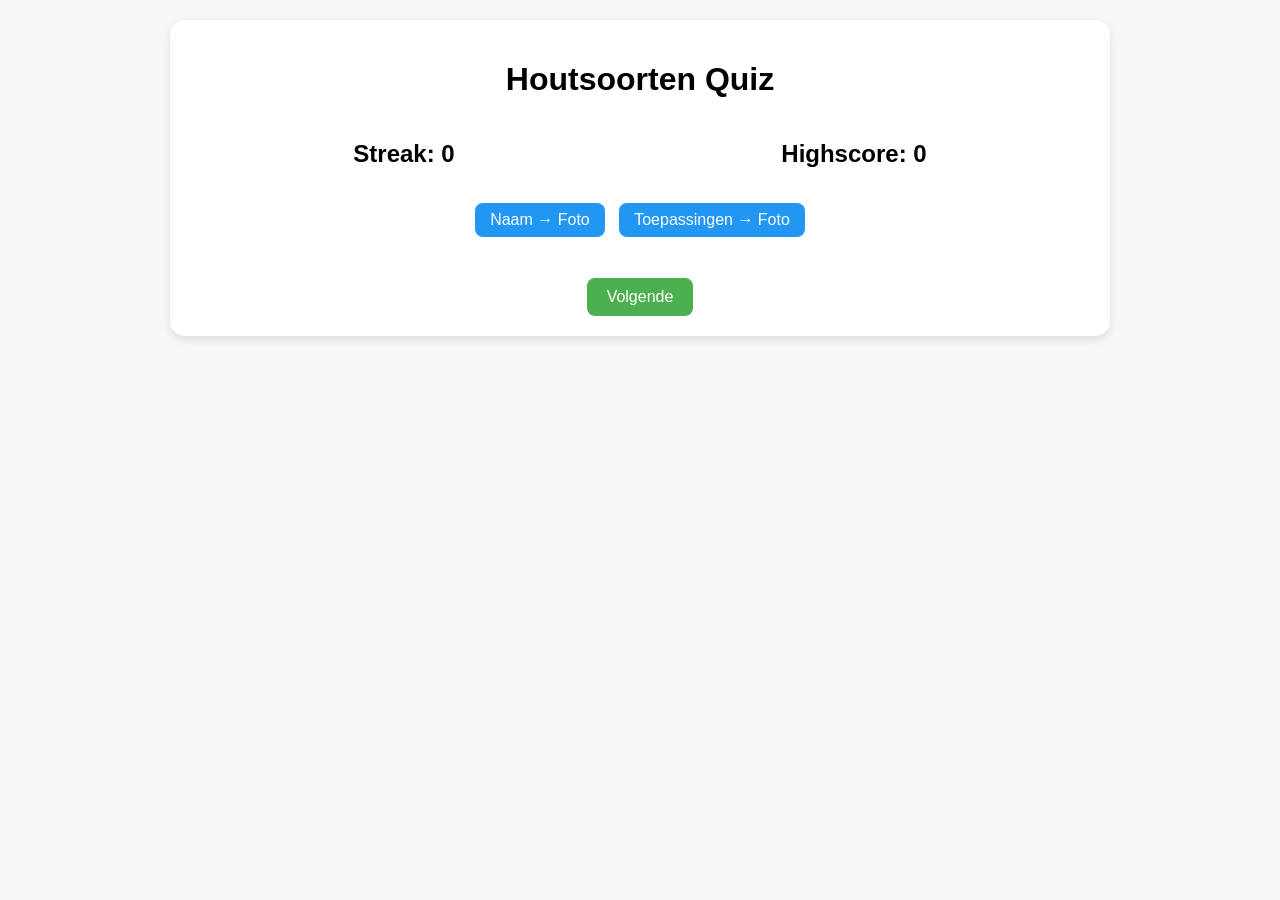
==== index.html @ 9941d682 "Update index.html" ====
<!DOCTYPE html>
<html lang="nl">
<head>
  <meta charset="UTF-8">
  <meta name="viewport" content="width=device-width, initial-scale=1.0">
  <title>Houtsoorten Quiz</title>
  <link rel="stylesheet" href="style.css">
</head>
<body>
  <div class="container">
    <h1>Houtsoorten Quiz</h1>

    <!-- Score en highscore -->
    <div class="score-container">
      <h2 id="streak">Streak: 0</h2>
      <h2 id="highscore">Highscore: 0</h2>
    </div>

    <!-- Gamemode buttons -->
    <div id="modes">
      <button onclick="setMode('name')">Naam → Foto</button>
      <button onclick="setMode('uses')">Toepassingen → Foto</button>
    </div>

    <!-- Houtvraag -->
    <h1 id="wood-name"></h1>
    <p id="feedback"></p>
    <p id="wood-info"></p>


    <!-- Foto opties -->
    <div id="grid" class="grid"></div>

    <!-- Volgende knop -->
    <button id="next-btn" onclick="nextQuestion()">Volgende</button>
  </div>

  <script src="script.js"></script>
</body>
</html>
---- style.css ----
/* Algemeen */
body {
  font-family: Arial, sans-serif;
  background-color: #f7f7f7;
  margin: 0;
  padding: 0;
}

.container {
  max-width: 900px;
  margin: 20px auto;
  padding: 20px;
  background-color: white;
  border-radius: 15px;
  box-shadow: 0 4px 10px rgba(0,0,0,0.1);
}

h1, h2 {
  text-align: center;
}

/* Score */
.score-container {
  display: flex;
  justify-content: space-around;
  margin-bottom: 10px;
}

/* Gamemode buttons */
#modes {
  text-align: center;
  margin-bottom: 15px;
}

#modes button {
  padding: 8px 15px;
  margin: 5px;
  font-size: 16px;
  border-radius: 8px;
  border: none;
  cursor: pointer;
  background-color: #2196F3;
  color: white;
  transition: 0.2s;
}

#modes button:hover {
  background-color: #1976D2;
}

/* Feedback */
#feedback {
  text-align: center;
  font-size: 20px;
  margin: 5px 0;
}

/* Hout info */
#wood-info {
  text-align: center;
  margin-bottom: 15px;
  font-size: 16px;
}

/* Grid van afbeeldingen */
.grid {
  display: grid;
  grid-template-columns: repeat(auto-fit, minmax(120px, 1fr));
  gap: 10px;
  margin-bottom: 15px;
}

.grid img {
  width: 100%;
  border-radius: 10px;
  cursor: pointer;
  transition: 0.3s;
}

.grid img:hover {
  transform: scale(1.05);
}

/* Correct / wrong */
.grid img.correct {
  border: 4px solid green;
}

.grid img.wrong {
  border: 4px solid red;
}

/* Volgende knop */
#next-btn {
  display: block;
  margin: 0 auto;
  padding: 10px 20px;
  font-size: 16px;
  border-radius: 8px;
  border: none;
  cursor: pointer;
  background-color: #4CAF50;
  color: white;
  transition: 0.2s;
}

#next-btn:hover {
  background-color: #388E3C;
}

/* Voortgangsbalk */
#progress-container {
  width: 100%;
  height: 20px;
  background-color: #ddd;
  border-radius: 10px;
  margin-bottom: 10px;
  overflow: hidden;
}

#progress-bar {
  height: 100%;
  width: 0%;
  background-color: #4caf50;
  transition: width 0.3s ease, background-color 0.3s ease;
}

#progress-text {
  text-align: center;
  font-weight: bold;
  margin-bottom: 15px;
}
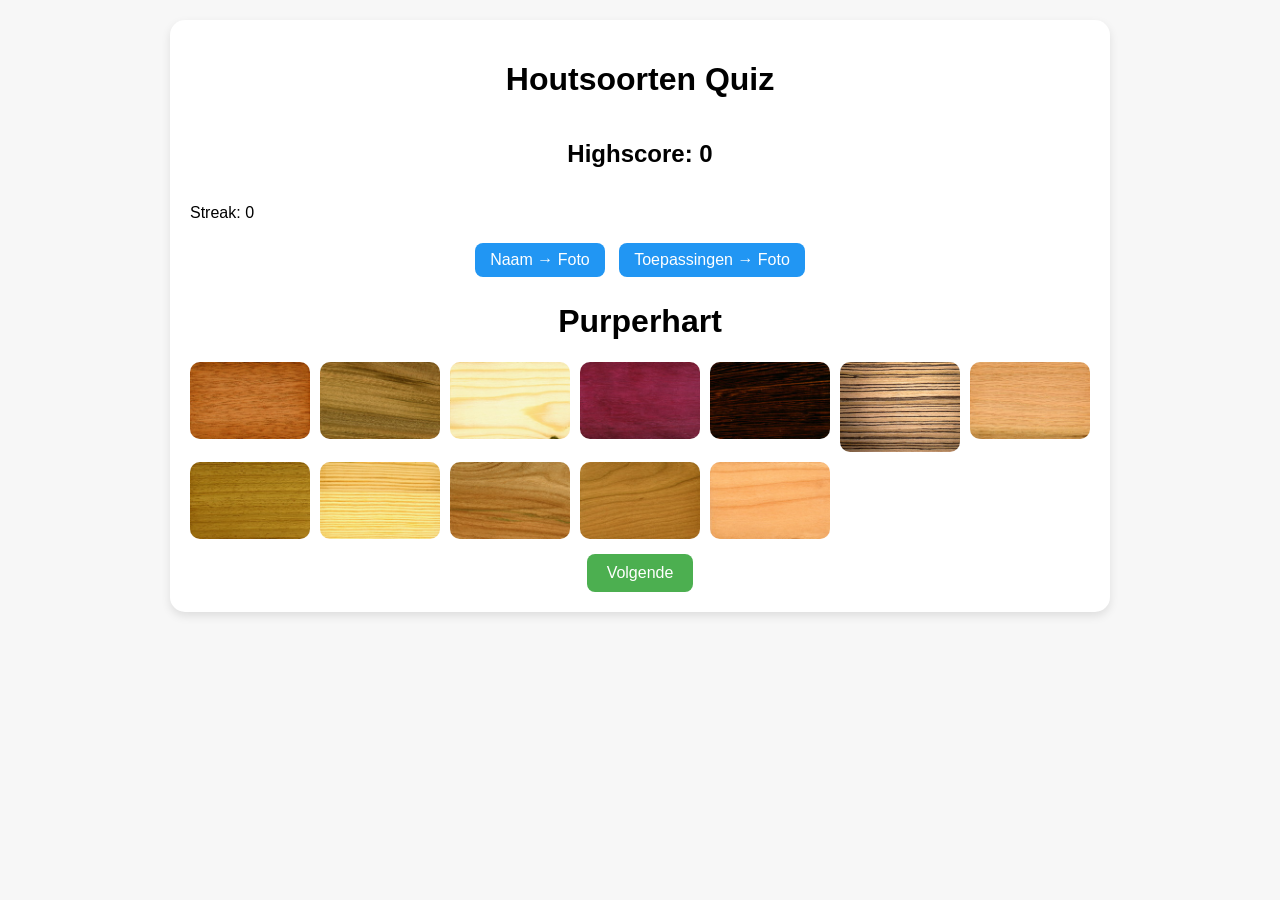
==== commit e9602fce: "Update index.html" ====
--- a/index.html
+++ b/index.html
@@ -10,11 +10,16 @@
   <div class="container">
     <h1>Houtsoorten Quiz</h1>
 
-    <!-- Score en highscore -->
+    <!-- Streak & Highscore -->
     <div class="score-container">
-      <h2 id="streak">Streak: 0</h2>
       <h2 id="highscore">Highscore: 0</h2>
     </div>
+
+    <!-- Streak-balk -->
+    <div id="streak-container">
+      <div id="streak-bar"></div>
+    </div>
+    <p id="streak-text">Streak: 0</p>
 
     <!-- Gamemode buttons -->
     <div id="modes">
@@ -27,7 +32,6 @@
     <p id="feedback"></p>
     <p id="wood-info"></p>
 
-
     <!-- Foto opties -->
     <div id="grid" class="grid"></div>
 
--- a/style.css
+++ b/style.css
@@ -107,26 +107,3 @@
 #next-btn:hover {
   background-color: #388E3C;
 }
-
-/* Voortgangsbalk */
-#progress-container {
-  width: 100%;
-  height: 20px;
-  background-color: #ddd;
-  border-radius: 10px;
-  margin-bottom: 10px;
-  overflow: hidden;
-}
-
-#progress-bar {
-  height: 100%;
-  width: 0%;
-  background-color: #4caf50;
-  transition: width 0.3s ease, background-color 0.3s ease;
-}
-
-#progress-text {
-  text-align: center;
-  font-weight: bold;
-  margin-bottom: 15px;
-}
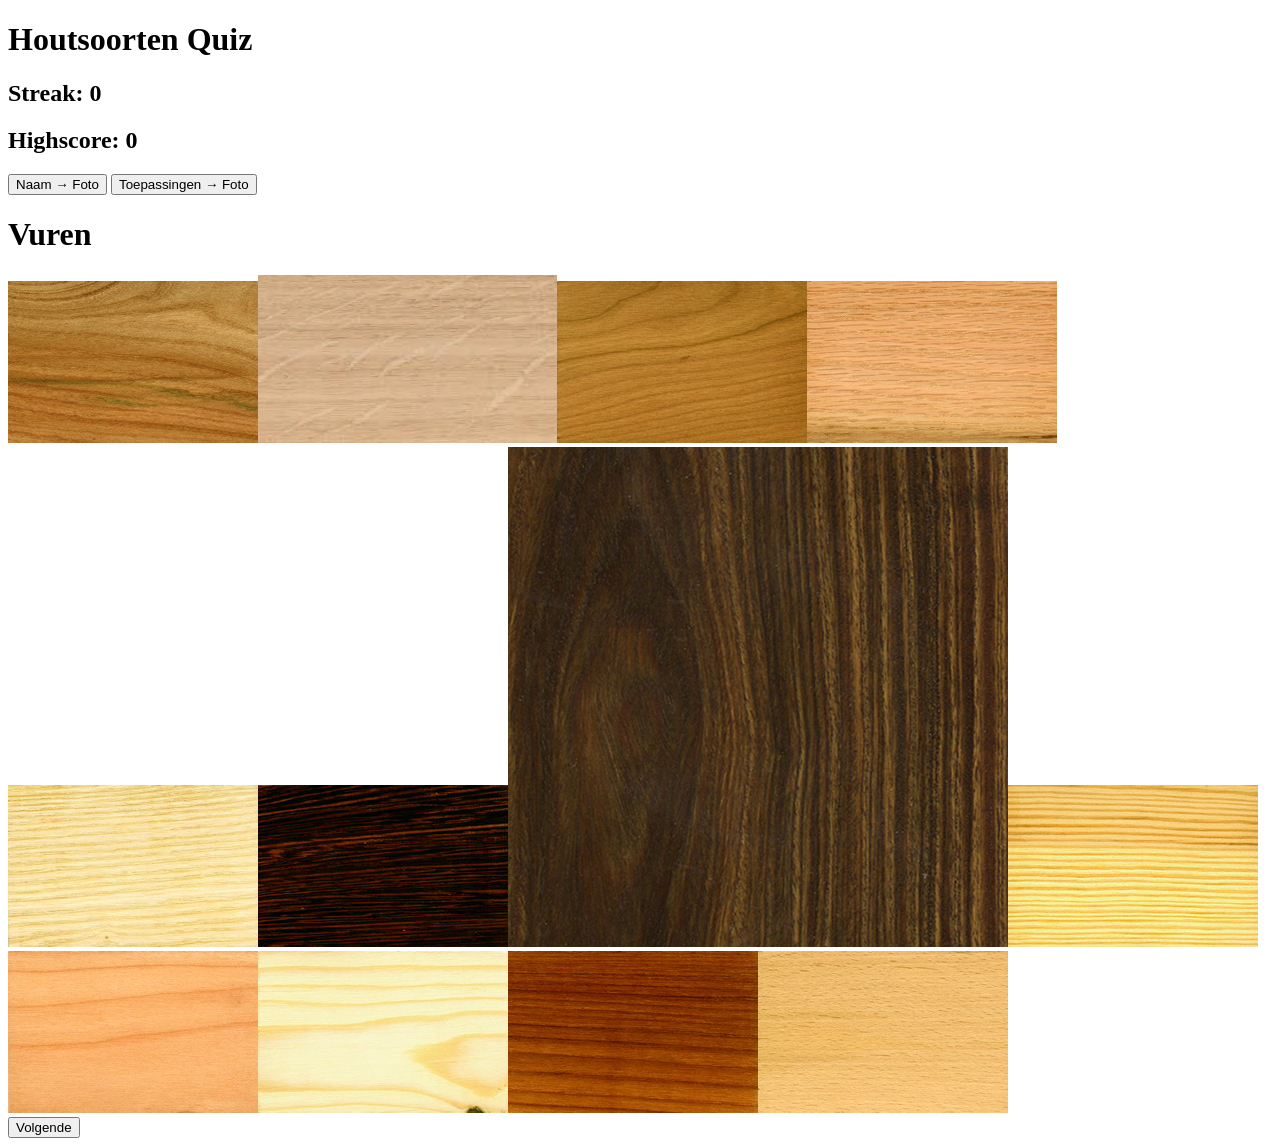
==== commit 9d83931d: "Update index.html" ====
--- a/index.html
+++ b/index.html
@@ -10,16 +10,11 @@
   <div class="container">
     <h1>Houtsoorten Quiz</h1>
 
-    <!-- Streak & Highscore -->
+    <!-- Score -->
     <div class="score-container">
+      <h2 id="streak">Streak: 0</h2>
       <h2 id="highscore">Highscore: 0</h2>
     </div>
-
-    <!-- Streak-balk -->
-    <div id="streak-container">
-      <div id="streak-bar"></div>
-    </div>
-    <p id="streak-text">Streak: 0</p>
 
     <!-- Gamemode buttons -->
     <div id="modes">
--- a/style.css
+++ b/style.css
@@ -1,109 +1,44 @@
-/* Algemeen */
-body {
-  font-family: Arial, sans-serif;
-  background-color: #f7f7f7;
-  margin: 0;
-  padding: 0;
-}
+<!DOCTYPE html>
+<html lang="nl">
+<head>
+  <meta charset="UTF-8">
+  <meta name="viewport" content="width=device-width, initial-scale=1.0">
+  <title>Houtsoorten Quiz</title>
+  <link rel="stylesheet" href="style.css">
+</head>
+<body>
+  <div class="container">
+    <h1>Houtsoorten Quiz</h1>
 
-.container {
-  max-width: 900px;
-  margin: 20px auto;
-  padding: 20px;
-  background-color: white;
-  border-radius: 15px;
-  box-shadow: 0 4px 10px rgba(0,0,0,0.1);
-}
+    <!-- Streak & Highscore -->
+    <div class="score-container">
+      <h2 id="highscore">Highscore: 0</h2>
+    </div>
 
-h1, h2 {
-  text-align: center;
-}
+    <!-- Streak-balk -->
+    <div id="streak-container">
+      <div id="streak-bar"></div>
+    </div>
+    <p id="streak-text">Streak: 0</p>
 
-/* Score */
-.score-container {
-  display: flex;
-  justify-content: space-around;
-  margin-bottom: 10px;
-}
+    <!-- Gamemode buttons -->
+    <div id="modes">
+      <button onclick="setMode('name')">Naam → Foto</button>
+      <button onclick="setMode('uses')">Toepassingen → Foto</button>
+    </div>
 
-/* Gamemode buttons */
-#modes {
-  text-align: center;
-  margin-bottom: 15px;
-}
+    <!-- Houtvraag -->
+    <h1 id="wood-name"></h1>
+    <p id="feedback"></p>
+    <p id="wood-info"></p>
 
-#modes button {
-  padding: 8px 15px;
-  margin: 5px;
-  font-size: 16px;
-  border-radius: 8px;
-  border: none;
-  cursor: pointer;
-  background-color: #2196F3;
-  color: white;
-  transition: 0.2s;
-}
+    <!-- Foto opties -->
+    <div id="grid" class="grid"></div>
 
-#modes button:hover {
-  background-color: #1976D2;
-}
+    <!-- Volgende knop -->
+    <button id="next-btn" onclick="nextQuestion()">Volgende</button>
+  </div>
 
-/* Feedback */
-#feedback {
-  text-align: center;
-  font-size: 20px;
-  margin: 5px 0;
-}
-
-/* Hout info */
-#wood-info {
-  text-align: center;
-  margin-bottom: 15px;
-  font-size: 16px;
-}
-
-/* Grid van afbeeldingen */
-.grid {
-  display: grid;
-  grid-template-columns: repeat(auto-fit, minmax(120px, 1fr));
-  gap: 10px;
-  margin-bottom: 15px;
-}
-
-.grid img {
-  width: 100%;
-  border-radius: 10px;
-  cursor: pointer;
-  transition: 0.3s;
-}
-
-.grid img:hover {
-  transform: scale(1.05);
-}
-
-/* Correct / wrong */
-.grid img.correct {
-  border: 4px solid green;
-}
-
-.grid img.wrong {
-  border: 4px solid red;
-}
-
-/* Volgende knop */
-#next-btn {
-  display: block;
-  margin: 0 auto;
-  padding: 10px 20px;
-  font-size: 16px;
-  border-radius: 8px;
-  border: none;
-  cursor: pointer;
-  background-color: #4CAF50;
-  color: white;
-  transition: 0.2s;
-}
-
-#next-btn:hover {
-  background-color: #388E3C;
-}
+  <script src="script.js"></script>
+</body>
+</html>
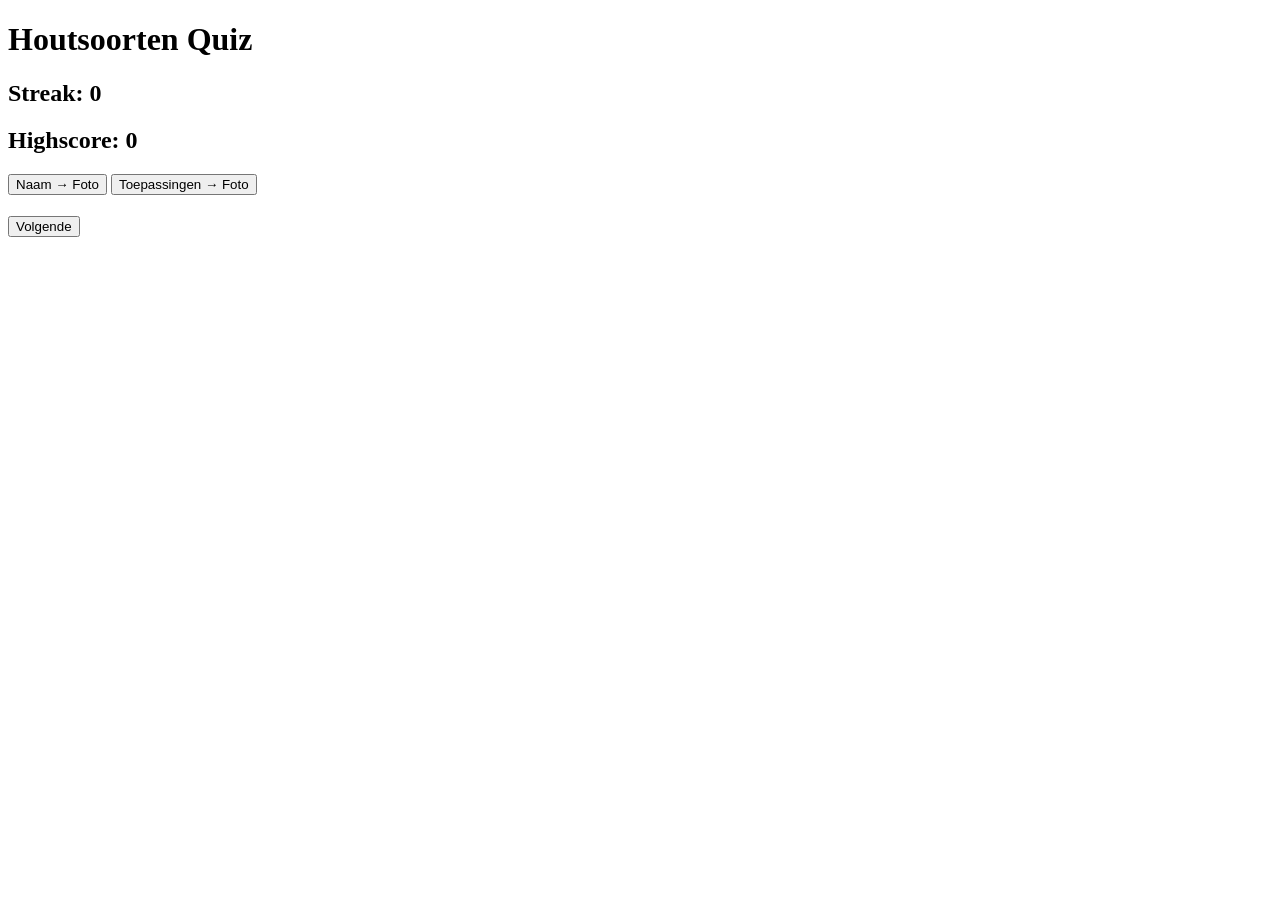
==== commit 2ccb184b: "Update index.html" ====
--- a/index.html
+++ b/index.html
@@ -22,12 +22,12 @@
       <button onclick="setMode('uses')">Toepassingen → Foto</button>
     </div>
 
-    <!-- Houtvraag -->
+    <!-- Vraag -->
     <h1 id="wood-name"></h1>
     <p id="feedback"></p>
     <p id="wood-info"></p>
 
-    <!-- Foto opties -->
+    <!-- Foto grid -->
     <div id="grid" class="grid"></div>
 
     <!-- Volgende knop -->
--- a/style.css
+++ b/style.css
@@ -10,16 +10,11 @@
   <div class="container">
     <h1>Houtsoorten Quiz</h1>
 
-    <!-- Streak & Highscore -->
+    <!-- Score -->
     <div class="score-container">
+      <h2 id="streak">Streak: 0</h2>
       <h2 id="highscore">Highscore: 0</h2>
     </div>
-
-    <!-- Streak-balk -->
-    <div id="streak-container">
-      <div id="streak-bar"></div>
-    </div>
-    <p id="streak-text">Streak: 0</p>
 
     <!-- Gamemode buttons -->
     <div id="modes">
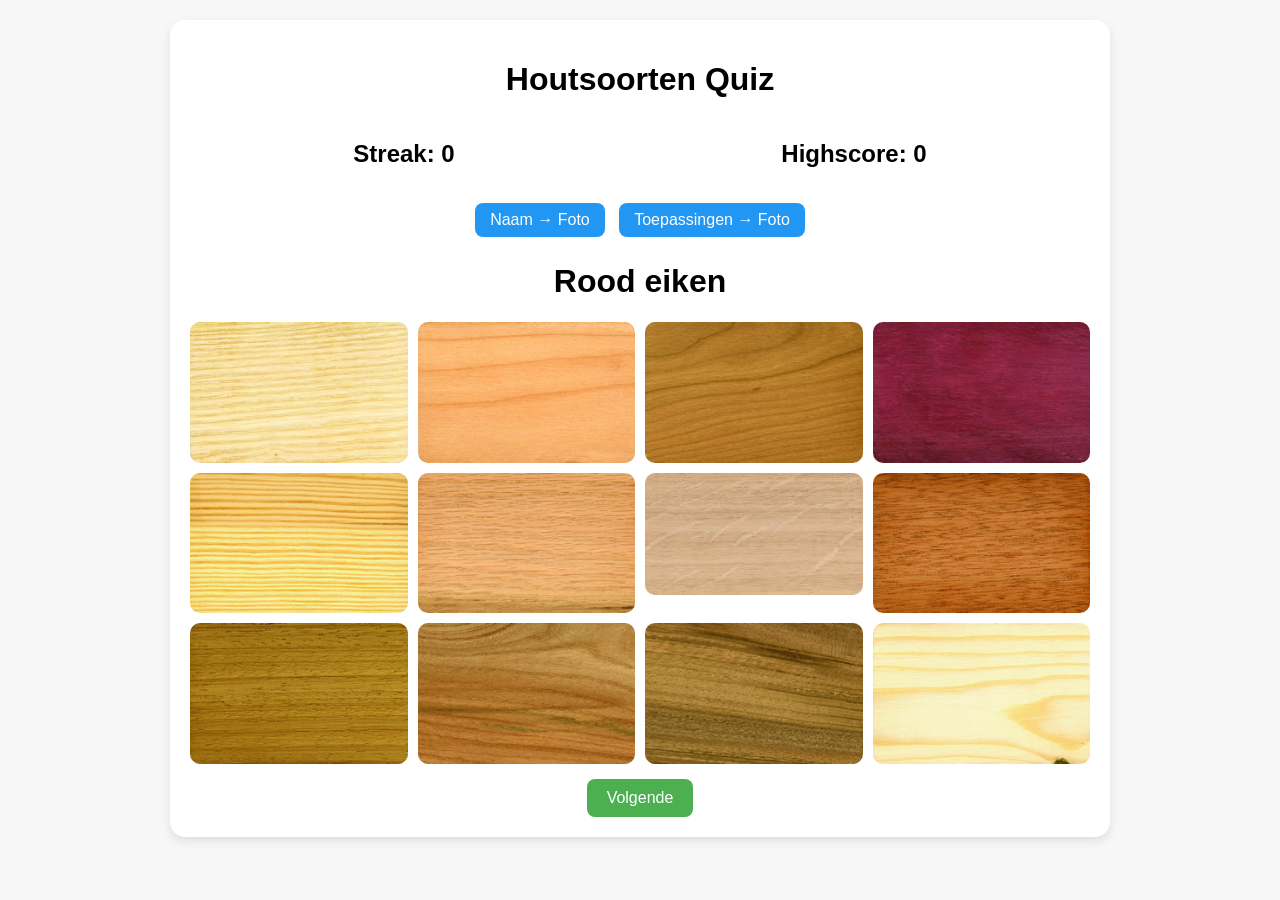
==== commit 20bc0edb: "Update index.html" ====
--- a/index.html
+++ b/index.html
@@ -11,10 +11,17 @@
     <h1>Houtsoorten Quiz</h1>
 
     <!-- Score -->
-    <div class="score-container">
-      <h2 id="streak">Streak: 0</h2>
-      <h2 id="highscore">Highscore: 0</h2>
-    </div>
+<div class="score-container">
+  <h2 id="streak">Streak: 0</h2>
+  <h2 id="highscore">Highscore: 0</h2>
+</div>
+
+<!-- Streak balk -->
+<div class="streak-bar-container">
+  <div id="streak-bar"></div>
+</div>
+
+
 
     <!-- Gamemode buttons -->
     <div id="modes">
--- a/style.css
+++ b/style.css
@@ -1,39 +1,111 @@
-<!DOCTYPE html>
-<html lang="nl">
-<head>
-  <meta charset="UTF-8">
-  <meta name="viewport" content="width=device-width, initial-scale=1.0">
-  <title>Houtsoorten Quiz</title>
-  <link rel="stylesheet" href="style.css">
-</head>
-<body>
-  <div class="container">
-    <h1>Houtsoorten Quiz</h1>
+/* Algemeen */
+body {
+  font-family: Arial, sans-serif;
+  background-color: #f7f7f7;
+  margin: 0;
+  padding: 0;
+}
 
-    <!-- Score -->
-    <div class="score-container">
-      <h2 id="streak">Streak: 0</h2>
-      <h2 id="highscore">Highscore: 0</h2>
-    </div>
+.container {
+  max-width: 900px;
+  margin: 20px auto;
+  padding: 20px;
+  background-color: white;
+  border-radius: 15px;
+  box-shadow: 0 4px 10px rgba(0,0,0,0.1);
+}
 
-    <!-- Gamemode buttons -->
-    <div id="modes">
-      <button onclick="setMode('name')">Naam → Foto</button>
-      <button onclick="setMode('uses')">Toepassingen → Foto</button>
-    </div>
+h1, h2 {
+  text-align: center;
+}
 
-    <!-- Houtvraag -->
-    <h1 id="wood-name"></h1>
-    <p id="feedback"></p>
-    <p id="wood-info"></p>
+/* Score container */
+.score-container {
+  display: flex;
+  justify-content: space-around;
+  margin-bottom: 10px;
+}
 
-    <!-- Foto opties -->
-    <div id="grid" class="grid"></div>
+/* Gamemode buttons */
+#modes {
+  text-align: center;
+  margin-bottom: 15px;
+}
 
-    <!-- Volgende knop -->
-    <button id="next-btn" onclick="nextQuestion()">Volgende</button>
-  </div>
+#modes button {
+  padding: 8px 15px;
+  margin: 5px;
+  font-size: 16px;
+  border-radius: 8px;
+  border: none;
+  cursor: pointer;
+  background-color: #2196F3;
+  color: white;
+  transition: 0.2s;
+}
 
-  <script src="script.js"></script>
-</body>
-</html>
+#modes button:hover {
+  background-color: #1976D2;
+}
+
+/* Feedback */
+#feedback {
+  text-align: center;
+  font-size: 20px;
+  margin: 5px 0;
+}
+
+/* Hout info */
+#wood-info {
+  text-align: center;
+  margin-bottom: 15px;
+  font-size: 16px;
+}
+
+/* Grid */
+.grid {
+  display: grid;
+  grid-template-columns: repeat(auto-fit, minmax(180px, 1fr)); /* breed genoeg voor horizontale foto's */
+  gap: 10px;
+  margin-bottom: 15px;
+}
+
+.grid img {
+  width: 100%;
+  height: auto; /* hoogte automatisch, zodat verhouding behouden blijft */
+  border-radius: 10px;
+  cursor: pointer;
+  transition: transform 0.3s ease, border 0.3s ease;
+  object-fit: cover; /* vult het vakje netjes en horizontaal rechthoekig */
+  display: block;
+}
+
+.grid img:hover {
+  transform: scale(1.05);
+}
+
+.grid img.correct {
+  border: 4px solid green;
+}
+
+.grid img.wrong {
+  border: 4px solid red;
+}
+
+/* Volgende knop */
+#next-btn {
+  display: block;
+  margin: 0 auto;
+  padding: 10px 20px;
+  font-size: 16px;
+  border-radius: 8px;
+  border: none;
+  cursor: pointer;
+  background-color: #4CAF50;
+  color: white;
+  transition: 0.2s;
+}
+
+#next-btn:hover {
+  background-color: #388E3C;
+}
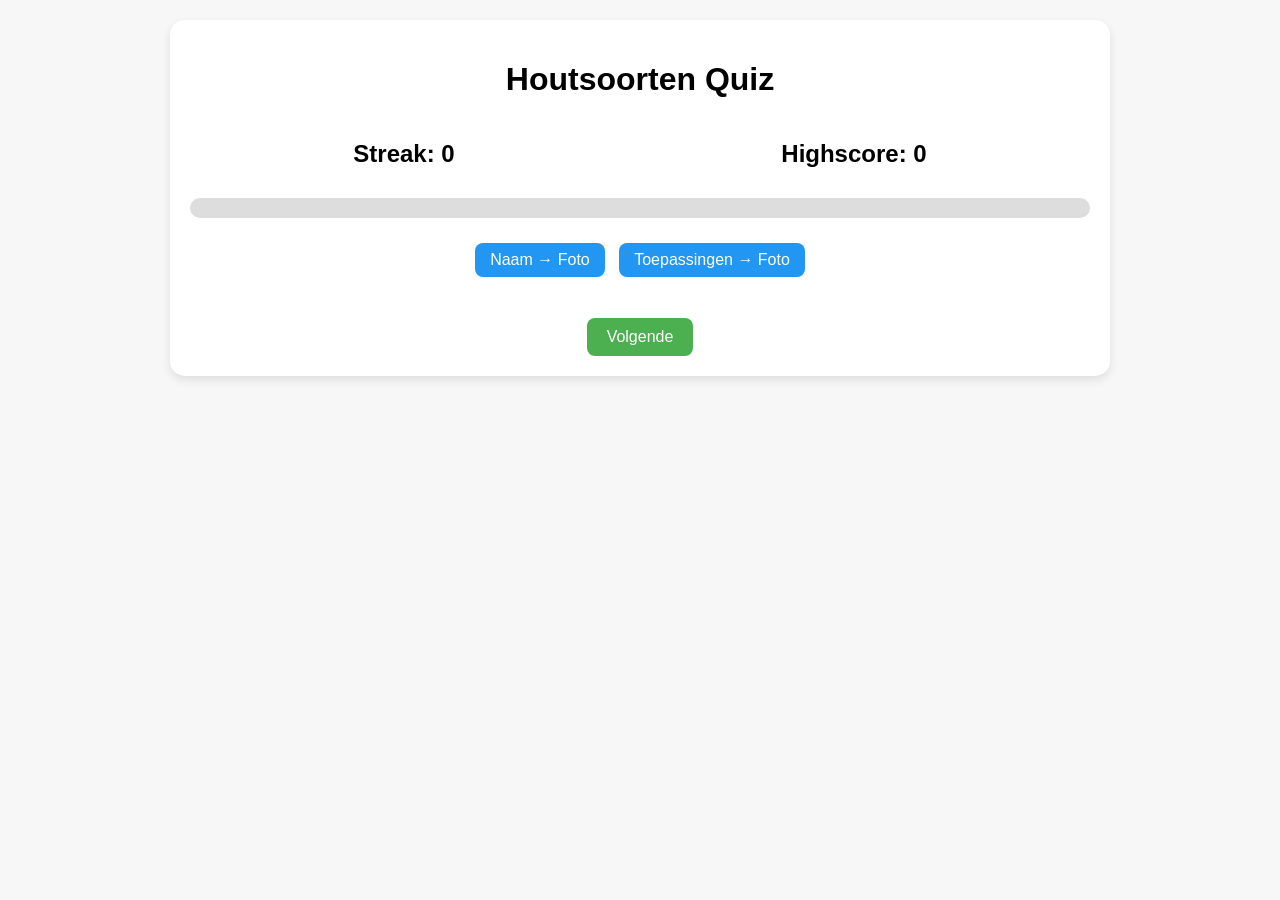
==== commit f1544d5b: "Update index.html" ====
--- a/index.html
+++ b/index.html
@@ -11,17 +11,15 @@
     <h1>Houtsoorten Quiz</h1>
 
     <!-- Score -->
-<div class="score-container">
-  <h2 id="streak">Streak: 0</h2>
-  <h2 id="highscore">Highscore: 0</h2>
-</div>
+    <div class="score-container">
+      <h2 id="streak">Streak: 0</h2>
+      <h2 id="highscore">Highscore: 0</h2>
+    </div>
 
-<!-- Streak balk -->
-<div class="streak-bar-container">
-  <div id="streak-bar"></div>
-</div>
-
-
+    <!-- Streak balk -->
+    <div class="streak-bar-container">
+      <div id="streak-bar"></div>
+    </div>
 
     <!-- Gamemode buttons -->
     <div id="modes">
--- a/style.css
+++ b/style.css
@@ -92,6 +92,23 @@
   border: 4px solid red;
 }
 
+.streak-bar-container {
+  width: 100%;
+  height: 20px;
+  background-color: #ddd;
+  border-radius: 10px;
+  margin: 10px 0 20px 0;
+  overflow: hidden;
+}
+
+#streak-bar {
+  width: 0%;
+  height: 100%;
+  background-color: #4CAF50;
+  transition: width 0.3s ease;
+  border-radius: 10px;
+}
+
 /* Volgende knop */
 #next-btn {
   display: block;
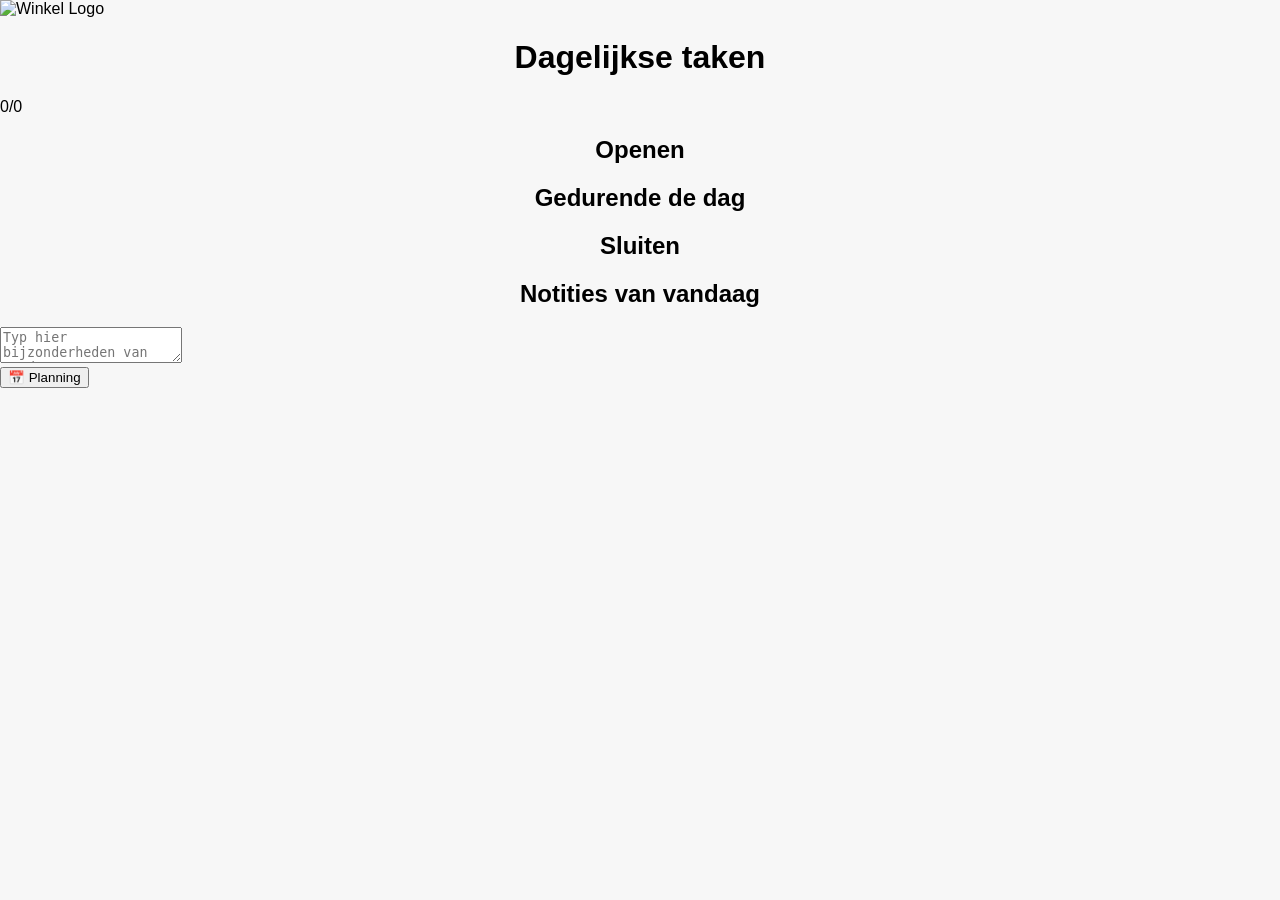
==== commit 6a37b1cd: "Update index.html" ====
--- a/index.html
+++ b/index.html
@@ -1,44 +1,49 @@
 <!DOCTYPE html>
 <html lang="nl">
 <head>
-  <meta charset="UTF-8">
-  <meta name="viewport" content="width=device-width, initial-scale=1.0">
-  <title>Houtsoorten Quiz</title>
-  <link rel="stylesheet" href="style.css">
+    <meta charset="UTF-8">
+    <meta name="viewport" content="width=device-width, initial-scale=1.0">
+    <title>Winkel Taken</title>
+    <link rel="stylesheet" href="style.css">
 </head>
 <body>
-  <div class="container">
-    <h1>Houtsoorten Quiz</h1>
 
-    <!-- Score -->
-    <div class="score-container">
-      <h2 id="streak">Streak: 0</h2>
-      <h2 id="highscore">Highscore: 0</h2>
+<header>
+    <img src="images/logo.png" alt="Winkel Logo" id="logo">
+    <h1>Dagelijkse taken</h1>
+    <div id="progress">0/0</div>
+</header>
+
+
+<main>
+  <div id="tasks-wrapper">
+    <div class="task-column">
+        <h2>Openen</h2>
+        <div id="tasks-openen"></div>
     </div>
 
-    <!-- Streak balk -->
-    <div class="streak-bar-container">
-      <div id="streak-bar"></div>
+    <div class="task-column">
+        <h2>Gedurende de dag</h2>
+        <div id="tasks-dag"></div>
     </div>
 
-    <!-- Gamemode buttons -->
-    <div id="modes">
-      <button onclick="setMode('name')">Naam → Foto</button>
-      <button onclick="setMode('uses')">Toepassingen → Foto</button>
+    <div class="task-column">
+        <h2>Sluiten</h2>
+        <div id="tasks-sluiten"></div>
     </div>
+</div>
 
-    <!-- Vraag -->
-    <h1 id="wood-name"></h1>
-    <p id="feedback"></p>
-    <p id="wood-info"></p>
+<div id="notes-section">
+    <h2>Notities van vandaag</h2>
+    <textarea id="daily-notes" placeholder="Typ hier bijzonderheden van vandaag..."></textarea>
+</div>
 
-    <!-- Foto grid -->
-    <div id="grid" class="grid"></div>
+</main>
 
-    <!-- Volgende knop -->
-    <button id="next-btn" onclick="nextQuestion()">Volgende</button>
-  </div>
+<footer>
+    <button id="agenda-btn">📅 Planning</button>
+</footer>
 
-  <script src="script.js"></script>
+<script src="script.js"></script>
 </body>
 </html>
--- a/style.css
+++ b/style.css
@@ -62,36 +62,7 @@
   font-size: 16px;
 }
 
-/* Grid */
-.grid {
-  display: grid;
-  grid-template-columns: repeat(auto-fit, minmax(180px, 1fr)); /* breed genoeg voor horizontale foto's */
-  gap: 10px;
-  margin-bottom: 15px;
-}
-
-.grid img {
-  width: 100%;
-  height: auto; /* hoogte automatisch, zodat verhouding behouden blijft */
-  border-radius: 10px;
-  cursor: pointer;
-  transition: transform 0.3s ease, border 0.3s ease;
-  object-fit: cover; /* vult het vakje netjes en horizontaal rechthoekig */
-  display: block;
-}
-
-.grid img:hover {
-  transform: scale(1.05);
-}
-
-.grid img.correct {
-  border: 4px solid green;
-}
-
-.grid img.wrong {
-  border: 4px solid red;
-}
-
+/* Streak balk */
 .streak-bar-container {
   width: 100%;
   height: 20px;
@@ -107,6 +78,36 @@
   background-color: #4CAF50;
   transition: width 0.3s ease;
   border-radius: 10px;
+}
+
+/* Grid */
+.grid {
+  display: grid;
+  grid-template-columns: repeat(auto-fit, minmax(180px, 1fr));
+  gap: 10px;
+  margin-bottom: 15px;
+}
+
+.grid img {
+  width: 100%;
+  height: auto; /* behoud horizontale rechthoek */
+  border-radius: 10px;
+  cursor: pointer;
+  transition: transform 0.3s ease, border 0.3s ease;
+  object-fit: cover;
+  display: block;
+}
+
+.grid img:hover {
+  transform: scale(1.05);
+}
+
+.grid img.correct {
+  border: 4px solid green;
+}
+
+.grid img.wrong {
+  border: 4px solid red;
 }
 
 /* Volgende knop */
